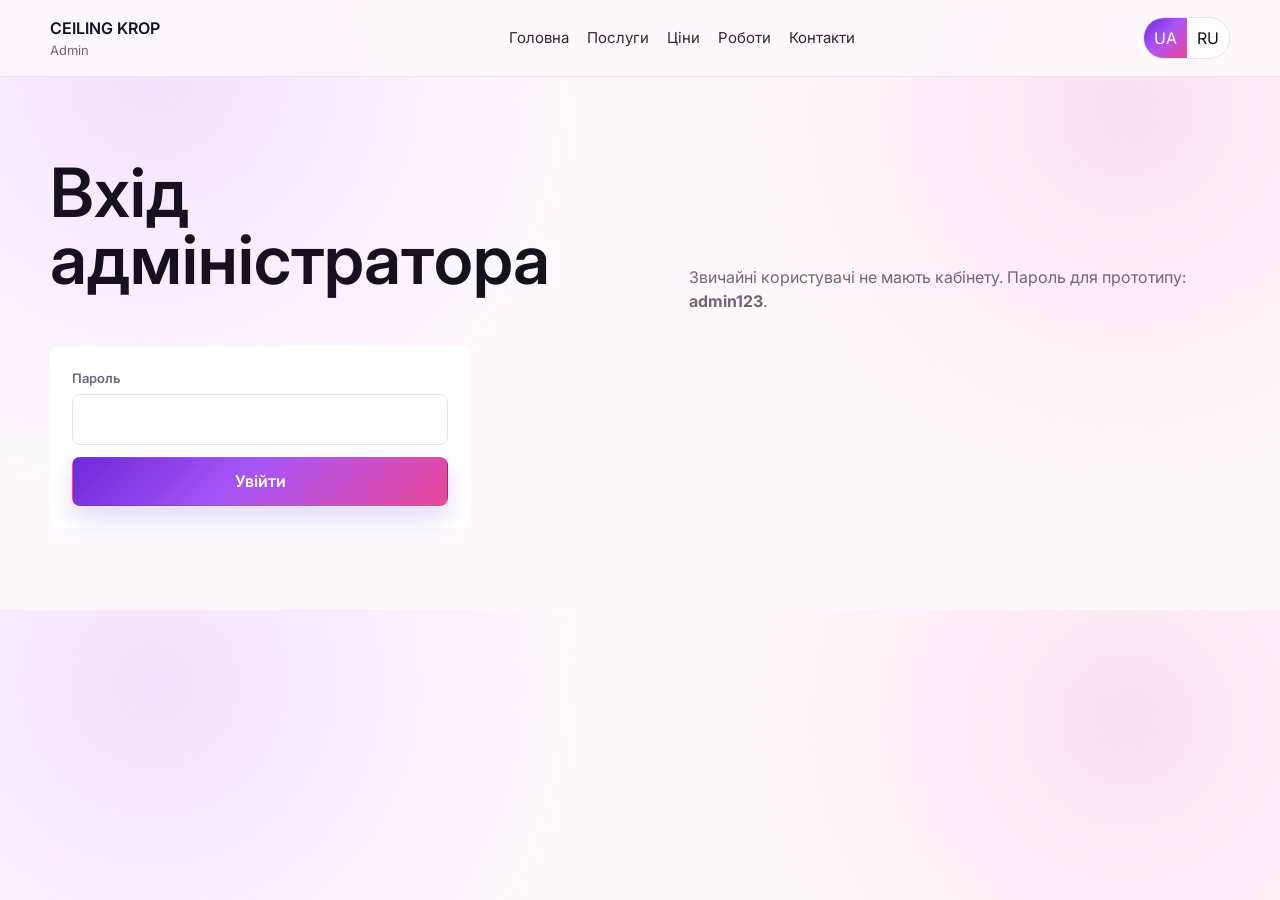
==== stretch_ceiling/admin.html @ a269a6df "Add files via upload" ====
<!doctype html>
<html lang="uk">
<head>
  <meta charset="utf-8">
  <meta name="viewport" content="width=device-width, initial-scale=1">
  <title>Адмін | Натяжні стелі KROP</title>
  <link rel="stylesheet" href="css/styles.css">
  <script defer src="js/data.js"></script>
  <script defer src="js/app.js"></script>
  <script defer src="js/admin.js"></script>
</head>
<body>
  <header class="topbar">
    <div class="container topbar__inner">
      <a class="brand" href="index.html"><span class="brand__name">Ceiling KROP</span><span class="brand__tag">Admin</span></a>
      <nav class="nav" aria-label="Main navigation"><a href="index.html" data-i18n="navHome">Головна</a><a href="services.html" data-i18n="navServices">Послуги</a><a href="prices.html" data-i18n="navPrices">Ціни</a><a href="portfolio.html" data-i18n="navPortfolio">Роботи</a><a href="contacts.html" data-i18n="navContacts">Контакти</a></nav>
      <div class="actions"><div class="lang"><button type="button" data-lang="uk">UA</button><button type="button" data-lang="ru">RU</button></div><button class="icon-btn" type="button" data-nav-toggle aria-label="Menu">☰</button></div>
    </div>
  </header>

  <main>
    <section class="section" data-admin-login>
      <div class="container">
        <div class="section__head">
          <h1>Вхід адміністратора</h1>
          <p>Звичайні користувачі не мають кабінету. Пароль для прототипу: <strong>admin123</strong>.</p>
        </div>
        <form class="form" style="max-width:420px">
          <div class="field"><label>Пароль</label><input name="password" type="password" required></div>
          <button class="btn" type="submit">Увійти</button>
        </form>
      </div>
    </section>

    <section data-admin-app hidden>
      <div class="admin-layout">
        <aside class="admin-side">
          <button class="btn btn--ghost" type="button" data-admin-tab="contact">Контакти</button>
          <button class="btn btn--ghost" type="button" data-admin-tab="prices">Ціни</button>
          <button class="btn btn--ghost" type="button" data-admin-tab="services">Послуги</button>
          <button class="btn btn--ghost" type="button" data-admin-tab="works">Роботи</button>
          <button class="btn btn--ghost" type="button" data-admin-tab="reviews">Відгуки</button>
          <button class="btn btn--ghost" type="button" data-admin-tab="leads">Заявки</button>
          <button class="btn" type="button" data-admin-logout>Вийти</button>
        </aside>
        <div class="admin-main">
          <section class="admin-panel active" data-admin-panel="contact"></section>
          <section class="admin-panel" data-admin-panel="prices"></section>
          <section class="admin-panel" data-admin-panel="services"></section>
          <section class="admin-panel" data-admin-panel="works"></section>
          <section class="admin-panel" data-admin-panel="reviews"></section>
          <section class="admin-panel" data-admin-panel="leads"></section>
        </div>
      </div>
    </section>
  </main>
  <div class="toast" role="status" aria-live="polite"></div>
</body>
</html>
---- stretch_ceiling/css/styles.css ----
@import url("https://fonts.googleapis.com/css2?family=Inter:wght@400;500;600;700&display=swap");

:root {
  --bg: #fff9ff;
  --fg: #17111d;
  --muted: #706678;
  --line: #eadfeb;
  --soft: #fbf3ff;
  --panel: #21112e;
  --panel-text: #ffffff;
  --accent: #7c3aed;
  --accent-2: #ec4899;
  --grad: linear-gradient(135deg, #6d28d9 0%, #a855f7 45%, #ec4899 100%);
  --grad-soft: linear-gradient(135deg, rgba(109, 40, 217, 0.12), rgba(236, 72, 153, 0.13));
  --radius: 8px;
  --max: 1180px;
  --shadow: 0 18px 55px rgba(124, 58, 237, 0.18);
}

* {
  box-sizing: border-box;
}

html {
  scroll-behavior: smooth;
}

body {
  margin: 0;
  background:
    radial-gradient(circle at 12% 12%, rgba(168, 85, 247, 0.14), transparent 34%),
    radial-gradient(circle at 88% 18%, rgba(236, 72, 153, 0.14), transparent 30%),
    var(--bg);
  color: var(--fg);
  font-family: "Inter", "Segoe UI", Arial, Helvetica, sans-serif;
  line-height: 1.55;
  font-weight: 400;
}

a {
  color: inherit;
  text-decoration: none;
}

img {
  display: block;
  max-width: 100%;
}

button,
input,
textarea,
select {
  font: inherit;
}

.container {
  width: min(var(--max), calc(100% - 32px));
  margin: 0 auto;
}

.topbar {
  border-bottom: 1px solid rgba(234, 223, 235, 0.9);
  background: rgba(255, 249, 255, 0.9);
  position: sticky;
  top: 0;
  z-index: 20;
  backdrop-filter: blur(16px);
}

.topbar__inner {
  min-height: 76px;
  display: flex;
  align-items: center;
  justify-content: space-between;
  gap: 18px;
}

.brand {
  display: grid;
  gap: 0;
  min-width: 170px;
}

.brand__name {
  font-weight: 600;
  letter-spacing: 0;
  text-transform: uppercase;
}

.brand__tag {
  color: var(--muted);
  font-size: 13px;
}

.nav {
  display: flex;
  align-items: center;
  gap: 18px;
  color: #302538;
  font-size: 15px;
}

.nav a[aria-current="page"] {
  font-weight: 600;
  color: var(--accent);
}

.actions {
  display: flex;
  align-items: center;
  gap: 10px;
}

.lang {
  display: inline-flex;
  border: 1px solid var(--line);
  border-radius: 999px;
  overflow: hidden;
}

.lang button {
  border: 0;
  background: #fff;
  color: var(--fg);
  padding: 8px 10px;
  cursor: pointer;
}

.lang button.active {
  background: var(--grad);
  color: #fff;
}

.btn {
  border: 1px solid transparent;
  border-radius: var(--radius);
  background: var(--grad);
  color: #fff;
  min-height: 44px;
  padding: 11px 16px;
  cursor: pointer;
  display: inline-flex;
  align-items: center;
  justify-content: center;
  gap: 8px;
  font-weight: 600;
  box-shadow: 0 12px 26px rgba(124, 58, 237, 0.2);
}

.btn--ghost {
  background: #fff;
  color: var(--accent);
  border-color: rgba(124, 58, 237, 0.35);
  box-shadow: none;
}

.btn--wide {
  width: 100%;
}

.icon-btn {
  border: 1px solid var(--line);
  background: #fff;
  color: var(--fg);
  border-radius: var(--radius);
  width: 44px;
  height: 44px;
  display: none;
  place-items: center;
  cursor: pointer;
}

.hero {
  min-height: calc(100vh - 76px);
  display: grid;
  align-items: center;
  padding: 46px 0 34px;
  border-bottom: 1px solid var(--line);
  background: linear-gradient(180deg, rgba(255, 249, 255, 0.18), rgba(251, 243, 255, 0.72));
}

.hero__grid {
  display: grid;
  grid-template-columns: minmax(0, 0.9fr) minmax(360px, 1.1fr);
  gap: 42px;
  align-items: center;
}

.eyebrow {
  color: var(--accent);
  text-transform: uppercase;
  font-weight: 600;
  font-size: 13px;
  letter-spacing: 0;
}

h1,
h2,
h3,
p {
  margin-top: 0;
}

h1 {
  font-size: clamp(38px, 5.4vw, 68px);
  line-height: 0.98;
  letter-spacing: 0;
  margin-bottom: 22px;
  overflow-wrap: anywhere;
  font-weight: 600;
}

h2 {
  font-size: clamp(30px, 4.5vw, 54px);
  line-height: 1.02;
  letter-spacing: 0;
  margin-bottom: 16px;
  font-weight: 600;
}

h3 {
  font-size: 21px;
  line-height: 1.2;
  margin-bottom: 10px;
  font-weight: 600;
}

.lead {
  color: #362b3d;
  font-size: clamp(18px, 2.4vw, 22px);
  max-width: 670px;
}

.hero__actions {
  display: flex;
  flex-wrap: wrap;
  gap: 12px;
  margin-top: 28px;
}

.hero__facts {
  display: grid;
  grid-template-columns: repeat(3, 1fr);
  gap: 12px;
  margin-top: 34px;
}

.fact {
  border-top: 1px solid rgba(124, 58, 237, 0.4);
  padding-top: 12px;
}

.fact strong {
  display: block;
  font-size: 24px;
  line-height: 1;
  font-weight: 600;
}

.fact span {
  color: var(--muted);
  font-size: 14px;
}

.hero-media {
  min-height: 520px;
  background: #21112e;
  border-radius: var(--radius);
  overflow: hidden;
  position: relative;
  box-shadow: var(--shadow);
}

.hero-media::after {
  content: "";
  position: absolute;
  left: 0;
  right: 0;
  bottom: 0;
  height: 34%;
  background: linear-gradient(180deg, rgba(23, 17, 29, 0), rgba(23, 17, 29, 0.78));
  pointer-events: none;
}

.hero-media img {
  width: 100%;
  height: 100%;
  min-height: 520px;
  object-fit: cover;
  filter: saturate(0.72) contrast(1.04);
}

.hero-media__label {
  position: absolute;
  left: 18px;
  right: 18px;
  bottom: 18px;
  display: flex;
  justify-content: space-between;
  gap: 12px;
  color: #fff;
  border-top: 1px solid rgba(255, 255, 255, 0.45);
  padding-top: 14px;
  z-index: 1;
  font-weight: 600;
  text-shadow: 0 2px 12px rgba(0, 0, 0, 0.75);
}

.section {
  padding: 82px 0;
}

.section--soft {
  background: var(--grad-soft);
}

.section__head {
  display: flex;
  justify-content: space-between;
  gap: 28px;
  align-items: end;
  margin-bottom: 32px;
}

.section__head p {
  max-width: 560px;
  color: var(--muted);
  margin-bottom: 0;
}

.grid {
  display: grid;
  gap: 16px;
}

.grid--4 {
  grid-template-columns: repeat(4, 1fr);
}

.grid--3 {
  grid-template-columns: repeat(3, 1fr);
}

.grid--2 {
  grid-template-columns: repeat(2, 1fr);
}

.card {
  border: 1px solid var(--line);
  background: rgba(255, 255, 255, 0.82);
  border-radius: var(--radius);
  padding: 22px;
}

.card p {
  color: var(--muted);
  margin-bottom: 0;
}

.service-card {
  display: grid;
  gap: 14px;
  align-content: start;
}

.service-card__image,
.work-card__image {
  border-radius: var(--radius);
  overflow: hidden;
  aspect-ratio: 4 / 3;
  background: #21112e;
}

.service-card__image img,
.work-card__image img {
  width: 100%;
  height: 100%;
  object-fit: cover;
  filter: saturate(0.75) contrast(1.02);
  transition: transform 0.25s ease;
}

.service-card:hover img,
.work-card:hover img {
  transform: scale(1.035);
}

.price {
  display: flex;
  justify-content: space-between;
  gap: 18px;
  align-items: start;
  border-top: 1px solid var(--line);
  padding: 20px 0;
}

.price:first-child {
  border-top: 0;
  padding-top: 0;
}

.price strong {
  white-space: nowrap;
  font-size: 22px;
  font-weight: 600;
  color: var(--accent);
}

.steps {
  counter-reset: step;
}

.step {
  position: relative;
  padding-left: 92px;
  min-height: 178px;
}

.step::before {
  counter-increment: step;
  content: counter(step, decimal-leading-zero);
  position: absolute;
  left: 18px;
  top: 16px;
  font-weight: 600;
  color: var(--accent);
  font-size: 44px;
  line-height: 1;
  letter-spacing: 0;
}

.work-card {
  overflow: hidden;
}

.work-card__body {
  padding-top: 16px;
}

.meta {
  color: var(--muted);
  font-size: 14px;
}

.testimonial {
  display: grid;
  gap: 18px;
}

.quote {
  font-size: 20px;
  color: #362b3d;
}

.faq details {
  border-top: 1px solid var(--line);
  padding: 20px 0;
}

.faq details:last-child {
  border-bottom: 1px solid var(--line);
}

.faq summary {
  cursor: pointer;
  font-weight: 600;
  font-size: 18px;
}

.faq p {
  color: var(--muted);
  max-width: 780px;
  margin: 12px 0 0;
}

.contact-band {
  background: var(--grad);
  color: #fff;
  padding: 72px 0;
}

.contact-grid {
  display: grid;
  grid-template-columns: 1fr 420px;
  gap: 42px;
  align-items: start;
}

.contact-list {
  display: grid;
  gap: 16px;
  margin-top: 28px;
}

.contact-list a,
.contact-list span {
  color: #fff;
  border-bottom: 1px solid rgba(255, 255, 255, 0.25);
  padding-bottom: 12px;
}

.form {
  background: #fff;
  color: var(--fg);
  border-radius: var(--radius);
  padding: 22px;
  display: grid;
  gap: 12px;
}

.field {
  display: grid;
  gap: 6px;
}

.field label {
  color: var(--muted);
  font-size: 13px;
  font-weight: 600;
}

.field input,
.field textarea,
.field select {
  width: 100%;
  border: 1px solid var(--line);
  border-radius: var(--radius);
  padding: 12px;
  background: #fff;
  color: var(--fg);
}

.field textarea {
  min-height: 110px;
  resize: vertical;
}

.footer {
  border-top: 1px solid var(--line);
  padding: 28px 0;
  color: var(--muted);
  font-size: 14px;
}

.footer__inner {
  display: flex;
  justify-content: space-between;
  gap: 18px;
}

.page-hero {
  padding: 74px 0 44px;
  border-bottom: 1px solid var(--line);
}

.page-hero p {
  max-width: 720px;
}

.admin-layout {
  display: grid;
  grid-template-columns: 240px 1fr;
  min-height: calc(100vh - 76px);
}

.admin-side {
  border-right: 1px solid var(--line);
  padding: 24px;
}

.admin-side button {
  width: 100%;
  margin-bottom: 8px;
  justify-content: flex-start;
}

.admin-main {
  padding: 28px;
}

.admin-panel {
  display: none;
}

.admin-panel.active {
  display: block;
}

.admin-list {
  display: grid;
  gap: 14px;
  margin-top: 18px;
}

.admin-item {
  border: 1px solid var(--line);
  border-radius: var(--radius);
  padding: 16px;
  display: grid;
  gap: 10px;
}

.toast {
  position: fixed;
  right: 18px;
  bottom: 18px;
  background: var(--grad);
  color: #fff;
  border-radius: var(--radius);
  padding: 12px 14px;
  box-shadow: var(--shadow);
  transform: translateY(18px);
  opacity: 0;
  pointer-events: none;
  transition: 0.2s ease;
  z-index: 50;
}

.toast.show {
  transform: translateY(0);
  opacity: 1;
}

@media (max-width: 980px) {
  .nav {
    display: none;
    position: absolute;
    left: 16px;
    right: 16px;
    top: 78px;
    background: #fff;
    border: 1px solid var(--line);
    border-radius: var(--radius);
    padding: 14px;
    box-shadow: var(--shadow);
    flex-direction: column;
    align-items: stretch;
  }

  .nav.open {
    display: flex;
  }

  .icon-btn {
    display: grid;
  }

  .hero__grid,
  .contact-grid,
  .admin-layout {
    grid-template-columns: 1fr;
  }

  .hero {
    min-height: auto;
  }

  .hero-media,
  .hero-media img {
    min-height: 360px;
  }

  .grid--4,
  .grid--3,
  .grid--2 {
    grid-template-columns: 1fr 1fr;
  }

  .admin-side {
    border-right: 0;
    border-bottom: 1px solid var(--line);
  }
}

@media (max-width: 640px) {
  .container {
    width: min(var(--max), calc(100% - 24px));
  }

  .topbar__inner {
    min-height: 68px;
  }

  .actions .btn {
    display: none;
  }

  .hero__facts,
  .grid--4,
  .grid--3,
  .grid--2 {
    grid-template-columns: 1fr;
  }

  .section {
    padding: 56px 0;
  }

  .section__head,
  .footer__inner {
    display: grid;
    align-items: start;
  }

  .price {
    display: grid;
  }
}
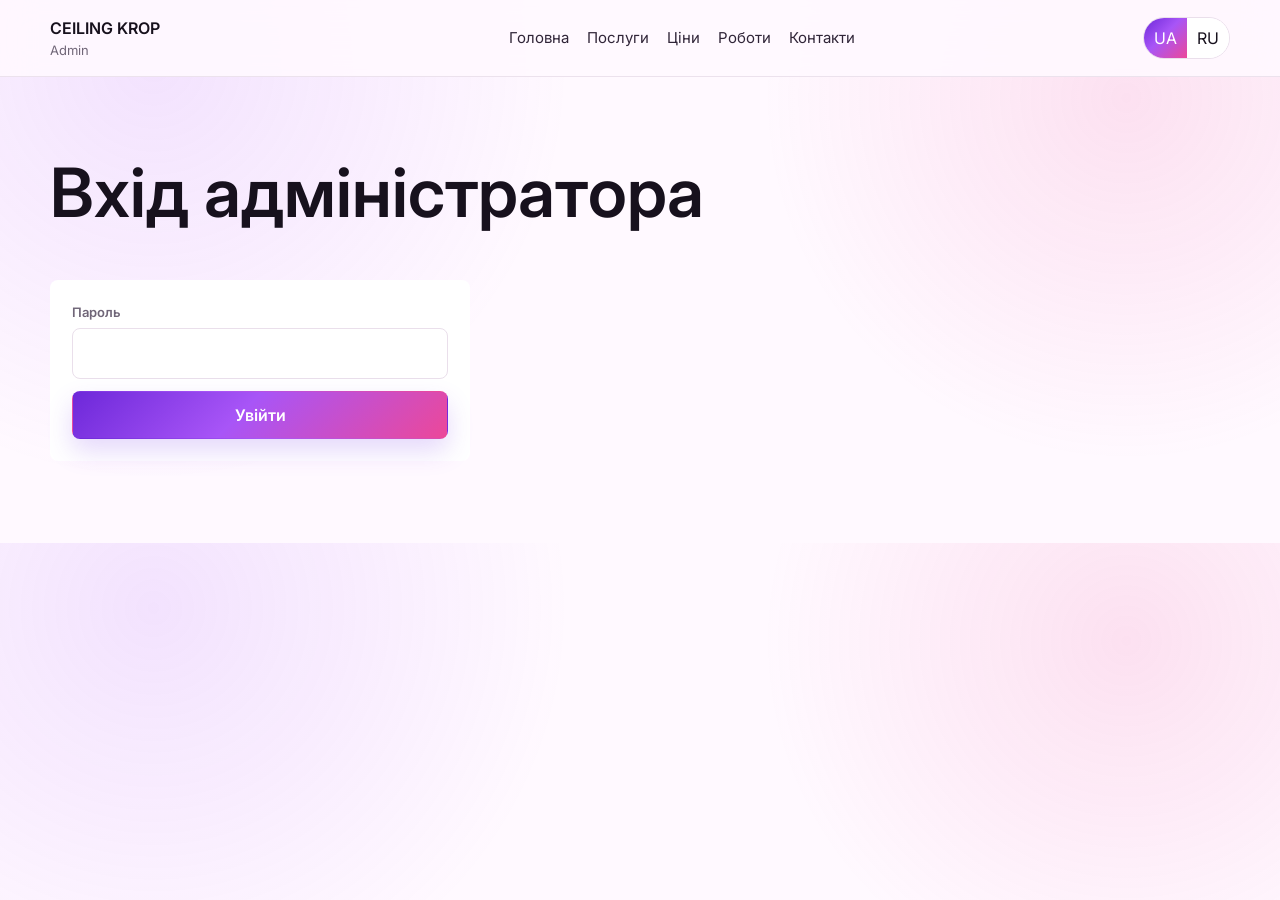
==== commit fc3568da: "fix" ====
--- a/stretch_ceiling/admin.html
+++ b/stretch_ceiling/admin.html
@@ -23,7 +23,6 @@
       <div class="container">
         <div class="section__head">
           <h1>Вхід адміністратора</h1>
-          <p>Звичайні користувачі не мають кабінету. Пароль для прототипу: <strong>admin123</strong>.</p>
         </div>
         <form class="form" style="max-width:420px">
           <div class="field"><label>Пароль</label><input name="password" type="password" required></div>
